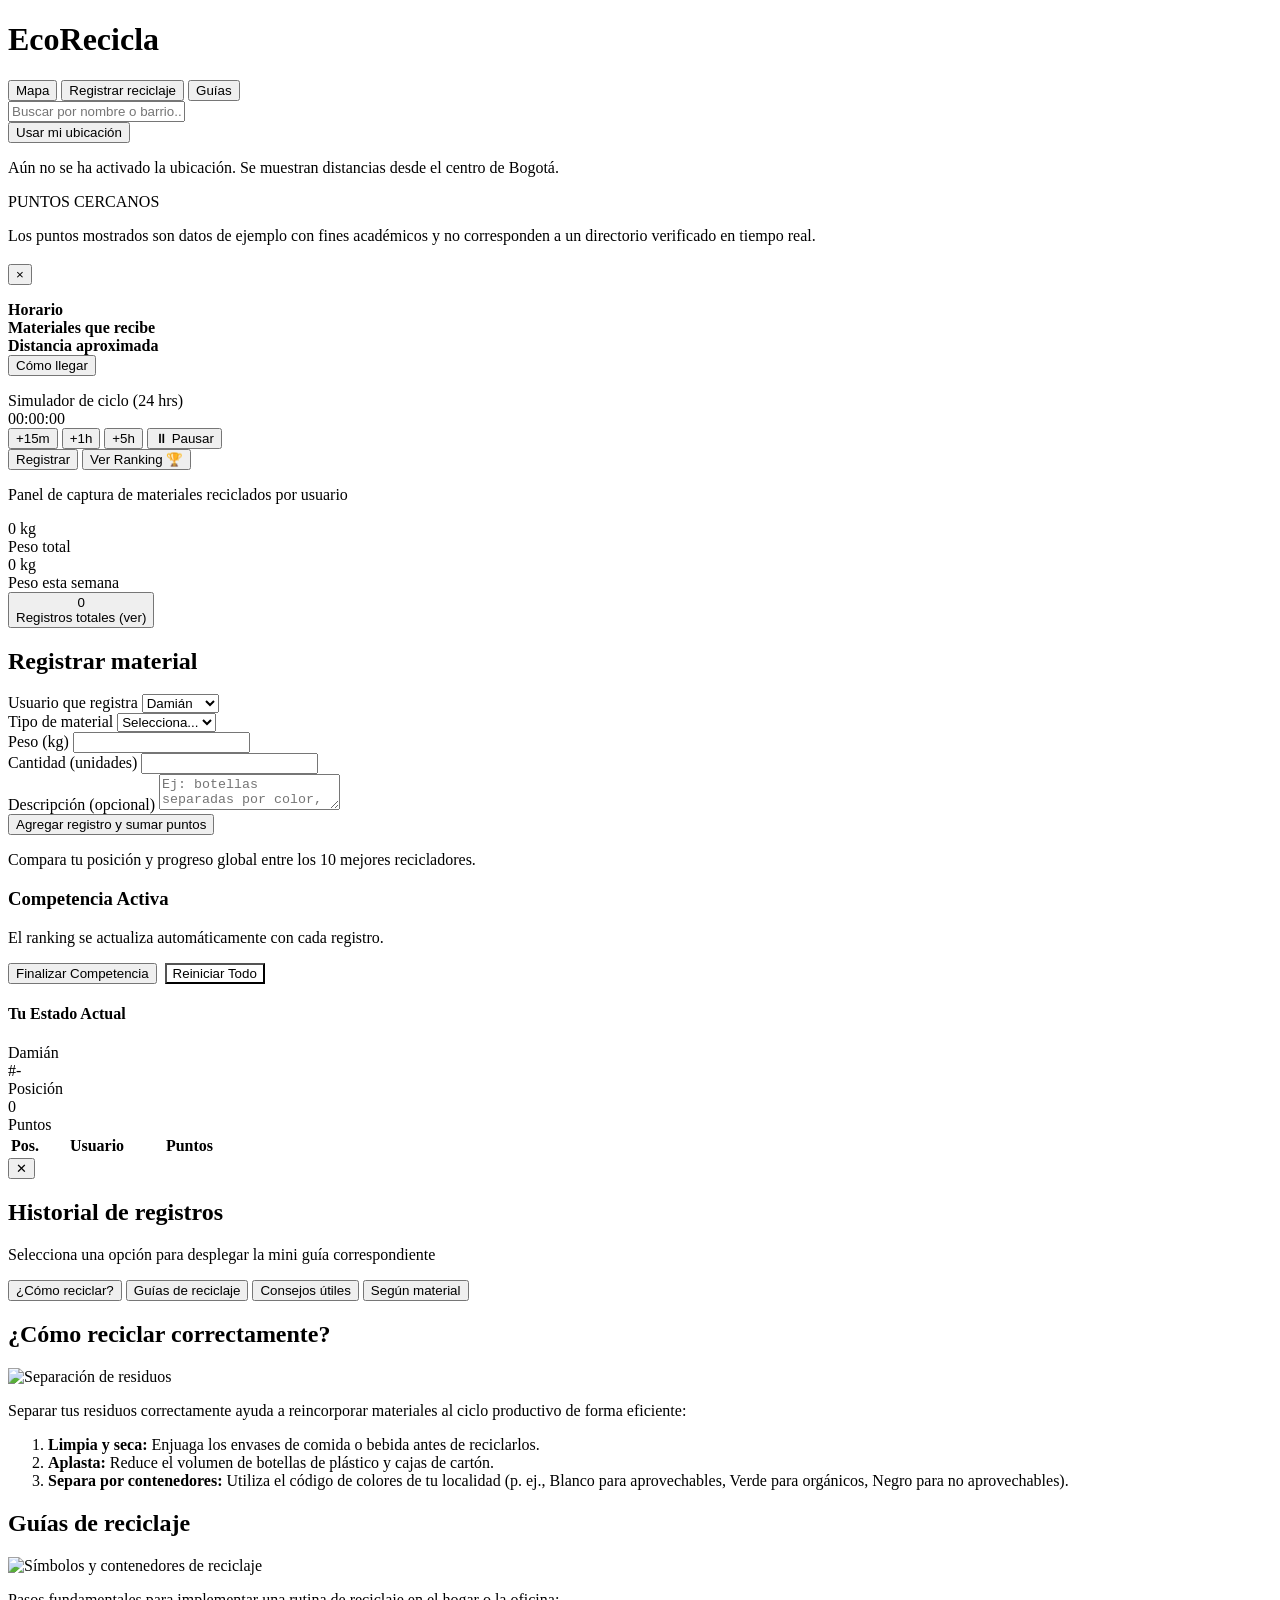
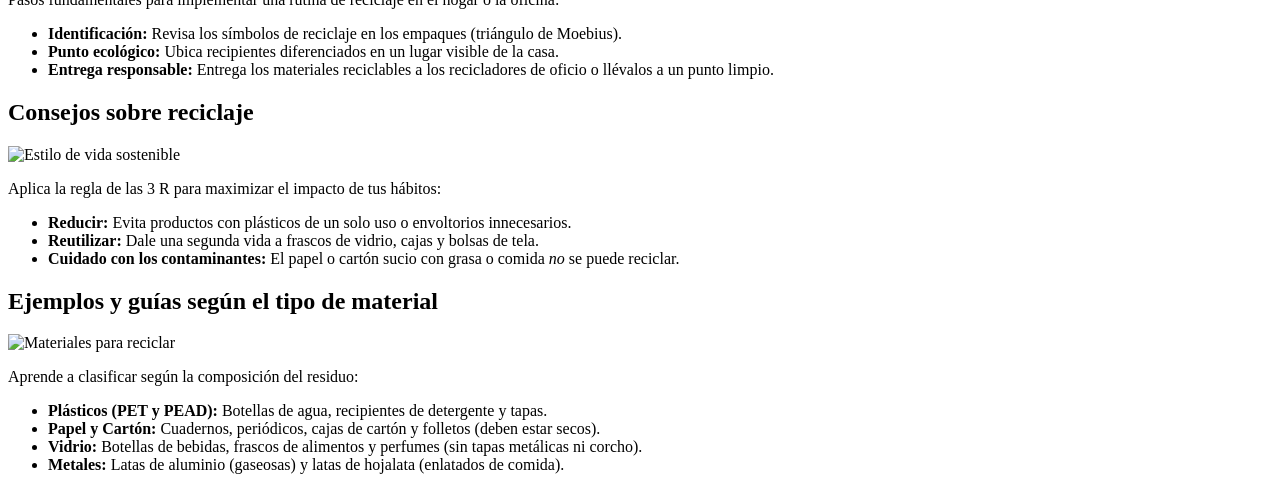
==== index.html @ 47465d71 "Index para visualizar" ====
<!DOCTYPE html>
<!-- ESTRUCTURA: este archivo solo contiene HTML. Estilos en css/styles.css y lógica en js/*.js -->
<html lang="es">
<head>
<meta charset="UTF-8" />
<meta name="viewport" content="width=device-width, initial-scale=1.0" />
<title>EcoRecicla — App</title>

<link rel="preconnect" href="https://fonts.googleapis.com">
<link href="https://fonts.googleapis.com/css2?family=Fraunces:opsz,wght@9..144,500;9..144,600;9..144,700&family=Work+Sans:wght@400;500;600&display=swap" rel="stylesheet">

<link rel="stylesheet" href="https://unpkg.com/leaflet@1.9.4/dist/leaflet.css" />
<link rel="stylesheet" href="https://unpkg.com/leaflet-routing-machine@3.2.12/dist/leaflet-routing-machine.css" />

<link rel="stylesheet" href="css/styles.css" />
</head>
<body>

<header class="topbar">
  <span class="brand-leaf"></span><h1>EcoRecicla</h1>
</header>

<nav class="main-nav">
  <button class="nav-btn" data-view="mapa">Mapa</button>
  <button class="nav-btn" data-view="registro">Registrar reciclaje</button>
  <button class="nav-btn active" data-view="guias">Guías</button>
</nav>

<div class="view-container">

  <!-- ======================= VISTA: MAPA ======================= -->
  <section id="view-mapa" class="app-view">
    <div class="layout">

      <aside class="sidebar">
        <div class="panel-block">
          <input type="text" id="search-input" class="search-input" placeholder="Buscar por nombre o barrio..." />
          <div class="filters" id="filter-chips"></div>
        </div>

        <div class="panel-block">
          <div class="locate-row">
            <button class="btn-locate" id="locate-btn">Usar mi ubicación</button>
          </div>
          <p id="location-status">Aún no se ha activado la ubicación. Se muestran distancias desde el centro de Bogotá.</p>
        </div>

        <div class="list-heading">
          <span>PUNTOS CERCANOS</span>
          <span id="list-count"></span>
        </div>
        <ul class="point-list" id="point-list"></ul>

        <p class="disclaimer">Los puntos mostrados son datos de ejemplo con fines académicos y no corresponden a un directorio verificado en tiempo real.</p>
      </aside>

      <main class="map-wrap">
        <div id="map"></div>

        <div id="detail-panel" class="hidden">
          <div class="detail-header">
            <h3 id="detail-name"></h3>
            <button class="close-detail" id="close-detail" aria-label="Cerrar">×</button>
          </div>
          <p id="detail-address"></p>
          <div class="detail-row">
            <strong>Horario</strong>
            <span id="detail-hours"></span>
          </div>
          <div class="detail-row">
            <strong>Materiales que recibe</strong>
            <div class="tag-row" id="detail-materials"></div>
          </div>
          <div class="detail-row">
            <strong>Distancia aproximada</strong>
            <span id="detail-distance"></span>
          </div>
          <button class="btn-route" id="route-btn">Cómo llegar</button>
          <p id="route-status"></p>
        </div>
      </main>

    </div>
  </section>

  <!-- ======================= VISTA: REGISTRO + RANKING ======================= -->
  <section id="view-registro" class="app-view">
    <div class="container">

      <!-- Reloj simulador de ciclo de 24 horas -->
      <div class="clock-card">
        <div>
          <div class="clock-label">Simulador de ciclo (24 hrs)</div>
          <div class="clock-display" id="clockDisplay">00:00:00</div>
        </div>
        <div class="clock-controls">
          <button class="btn-time" onclick="addTime(15)">+15m</button>
          <button class="btn-time" onclick="addTime(60)">+1h</button>
          <button class="btn-time" onclick="addTime(300)">+5h</button>
          <button class="btn-time" id="toggleClockBtn" onclick="toggleClock()">⏸ Pausar</button>
        </div>
      </div>

      <!-- Sub-pestañas: Registro / Ranking -->
      <nav class="subnav-tabs">
        <button class="tab-btn active" onclick="switchSubTab('registro')">Registrar</button>
        <button class="tab-btn" onclick="switchSubTab('ranking')">Ver Ranking 🏆</button>
      </nav>

      <!-- SUB-VISTA: Formulario de registro -->
      <section id="subview-registro" class="view-section active">
        <p class="subtitle">Panel de captura de materiales reciclados por usuario</p>

        <div class="stats">
          <div class="stat-card">
            <div class="stat-value" id="totalWeight">0 kg</div>
            <div class="stat-label">Peso total</div>
          </div>
          <div class="stat-card">
            <div class="stat-value" id="weeklyWeight">0 kg</div>
            <div class="stat-label">Peso esta semana</div>
          </div>
          <div class="stat-card">
            <button onclick="openModal()">
              <div class="stat-value" id="totalRecords">0</div>
              <div class="stat-label">Registros totales (ver)</div>
            </button>
          </div>
        </div>

        <form id="recycleForm">
          <h2>Registrar material</h2>

          <div class="field">
            <label for="usuario">Usuario que registra</label>
            <select id="usuario" required>
              <option value="Damián">Damián</option>
              <option value="Sofía">Sofía</option>
              <option value="Mateo">Mateo</option>
              <option value="Ana">Ana</option>
              <option value="Carlos">Carlos</option>
              <option value="Valentina">Valentina</option>
              <option value="Lucas">Lucas</option>
              <option value="Camila">Camila</option>
              <option value="Diego">Diego</option>
              <option value="Mariana">Mariana</option>
            </select>
          </div>

          <div class="field">
            <label for="material">Tipo de material</label>
            <select id="material" required>
              <option value="">Selecciona...</option>
              <option value="Plástico">Plástico</option>
              <option value="Vidrio">Vidrio</option>
              <option value="Papel">Papel</option>
              <option value="Metal">Metal</option>
            </select>
          </div>
          <div class="row">
            <div class="field">
              <label for="peso">Peso (kg)</label>
              <input type="number" id="peso" min="0" step="0.01" required>
            </div>
            <div class="field">
              <label for="cantidad">Cantidad (unidades)</label>
              <input type="number" id="cantidad" min="1" step="1" required>
            </div>
          </div>
          <div class="field">
            <label for="descripcion">Descripción <span class="optional-tag">(opcional)</span></label>
            <textarea id="descripcion" placeholder="Ej: botellas separadas por color, empaques de tienda, etc."></textarea>
          </div>
          <button type="submit" class="submit">Agregar registro y sumar puntos</button>
        </form>
      </section>

      <!-- SUB-VISTA: Ranking Top 10 -->
      <section id="subview-ranking" class="view-section">
        <p class="subtitle">Compara tu posición y progreso global entre los 10 mejores recicladores.</p>

        <div class="status-banner" id="statusBanner">
          <div class="status-info" id="statusInfo">
            <h3>Competencia Activa</h3>
            <p>El ranking se actualiza automáticamente con cada registro.</p>
          </div>
          <div style="display: flex; gap: 8px;">
            <button class="btn-action" id="finishBtn" onclick="finishRanking()">Finalizar Competencia</button>
            <button class="btn-action" style="background: var(--carbon-suave);" onclick="resetAllData()">Reiniciar Todo</button>
          </div>
        </div>

        <div class="my-status-card">
          <div>
            <h4>Tu Estado Actual</h4>
            <div class="user-name" id="myUserName">Damián</div>
          </div>
          <div class="my-status-metrics">
            <div>
              <div class="metric-val" id="myRankVal">#-</div>
              <div class="metric-lbl">Posición</div>
            </div>
            <div>
              <div class="metric-val" id="myPointsVal">0</div>
              <div class="metric-lbl">Puntos</div>
            </div>
          </div>
        </div>

        <div class="ranking-card">
          <table class="ranking-table">
            <thead>
              <tr>
                <th style="width: 15%;">Pos.</th>
                <th style="width: 55%;">Usuario</th>
                <th style="width: 30%; text-align: right;">Puntos</th>
              </tr>
            </thead>
            <tbody id="rankingBody"></tbody>
          </table>
        </div>
      </section>
    </div>

    <div class="modal-overlay" id="modalOverlay">
      <div class="modal">
        <button class="close-btn" onclick="closeModal()">✕</button>
        <h2>Historial de registros</h2>
        <div id="historyContent"></div>
      </div>
    </div>
  </section>

  <!-- ======================= VISTA: GUÍAS ======================= -->
  <section id="view-guias" class="app-view active">
    <div class="container">
      <p class="subtitle">Selecciona una opción para desplegar la mini guía correspondiente</p>

      <nav class="menu-container">
        <button class="btn-guide active" onclick="showGuide('guia1', this)">¿Cómo reciclar?</button>
        <button class="btn-guide" onclick="showGuide('guia2', this)">Guías de reciclaje</button>
        <button class="btn-guide" onclick="showGuide('guia3', this)">Consejos útiles</button>
        <button class="btn-guide" onclick="showGuide('guia4', this)">Según material</button>
      </nav>

      <main class="content-container">

        <article id="guia1" class="guide-card active">
          <h2>¿Cómo reciclar correctamente?</h2>
          <img src="https://images.unsplash.com/photo-1532996122724-e3c354a0b15b?auto=format&fit=crop&w=800&q=80" alt="Separación de residuos">
          <p>Separar tus residuos correctamente ayuda a reincorporar materiales al ciclo productivo de forma eficiente:</p>
          <ol>
            <li><strong>Limpia y seca:</strong> Enjuaga los envases de comida o bebida antes de reciclarlos.</li>
            <li><strong>Aplasta:</strong> Reduce el volumen de botellas de plástico y cajas de cartón.</li>
            <li><strong>Separa por contenedores:</strong> Utiliza el código de colores de tu localidad (p. ej., Blanco para aprovechables, Verde para orgánicos, Negro para no aprovechables).</li>
          </ol>
        </article>

        <article id="guia2" class="guide-card">
          <h2>Guías de reciclaje</h2>
          <img src="https://images.unsplash.com/photo-1595278069441-2cf29f8005a4?auto=format&fit=crop&w=800&q=80" alt="Símbolos y contenedores de reciclaje">
          <p>Pasos fundamentales para implementar una rutina de reciclaje en el hogar o la oficina:</p>
          <ul>
            <li><strong>Identificación:</strong> Revisa los símbolos de reciclaje en los empaques (triángulo de Moebius).</li>
            <li><strong>Punto ecológico:</strong> Ubica recipientes diferenciados en un lugar visible de la casa.</li>
            <li><strong>Entrega responsable:</strong> Entrega los materiales reciclables a los recicladores de oficio o llévalos a un punto limpio.</li>
          </ul>
        </article>

        <article id="guia3" class="guide-card">
          <h2>Consejos sobre reciclaje</h2>
          <img src="https://images.unsplash.com/photo-1542601906990-b4d3fb778b09?auto=format&fit=crop&w=800&q=80" alt="Estilo de vida sostenible">
          <p>Aplica la regla de las 3 R para maximizar el impacto de tus hábitos:</p>
          <ul>
            <li><strong>Reducir:</strong> Evita productos con plásticos de un solo uso o envoltorios innecesarios.</li>
            <li><strong>Reutilizar:</strong> Dale una segunda vida a frascos de vidrio, cajas y bolsas de tela.</li>
            <li><strong>Cuidado con los contaminantes:</strong> El papel o cartón sucio con grasa o comida <em>no</em> se puede reciclar.</li>
          </ul>
        </article>

        <article id="guia4" class="guide-card">
          <h2>Ejemplos y guías según el tipo de material</h2>
          <img src="https://images.unsplash.com/photo-1618477461853-cf6ed80faba5?auto=format&fit=crop&w=800&q=80" alt="Materiales para reciclar">
          <p>Aprende a clasificar según la composición del residuo:</p>
          <ul>
            <li><strong>Plásticos (PET y PEAD):</strong> Botellas de agua, recipientes de detergente y tapas.</li>
            <li><strong>Papel y Cartón:</strong> Cuadernos, periódicos, cajas de cartón y folletos (deben estar secos).</li>
            <li><strong>Vidrio:</strong> Botellas de bebidas, frascos de alimentos y perfumes (sin tapas metálicas ni corcho).</li>
            <li><strong>Metales:</strong> Latas de aluminio (gaseosas) y latas de hojalata (enlatados de comida).</li>
          </ul>
        </article>

      </main>
    </div>
  </section>

</div>

<script src="https://unpkg.com/leaflet@1.9.4/dist/leaflet.js"></script>
<script src="https://unpkg.com/leaflet-routing-machine@3.2.12/dist/leaflet-routing-machine.js"></script>

<!-- Orden importante: navigation -> guides -> registro -> mapa (las librerías Leaflet se cargan antes) -->
<script src="js/navigation.js"></script>

<script src="js/guides.js"></script>

<script src="js/registro.js"></script>

<script src="js/mapa.js"></script>

</body>
</html>
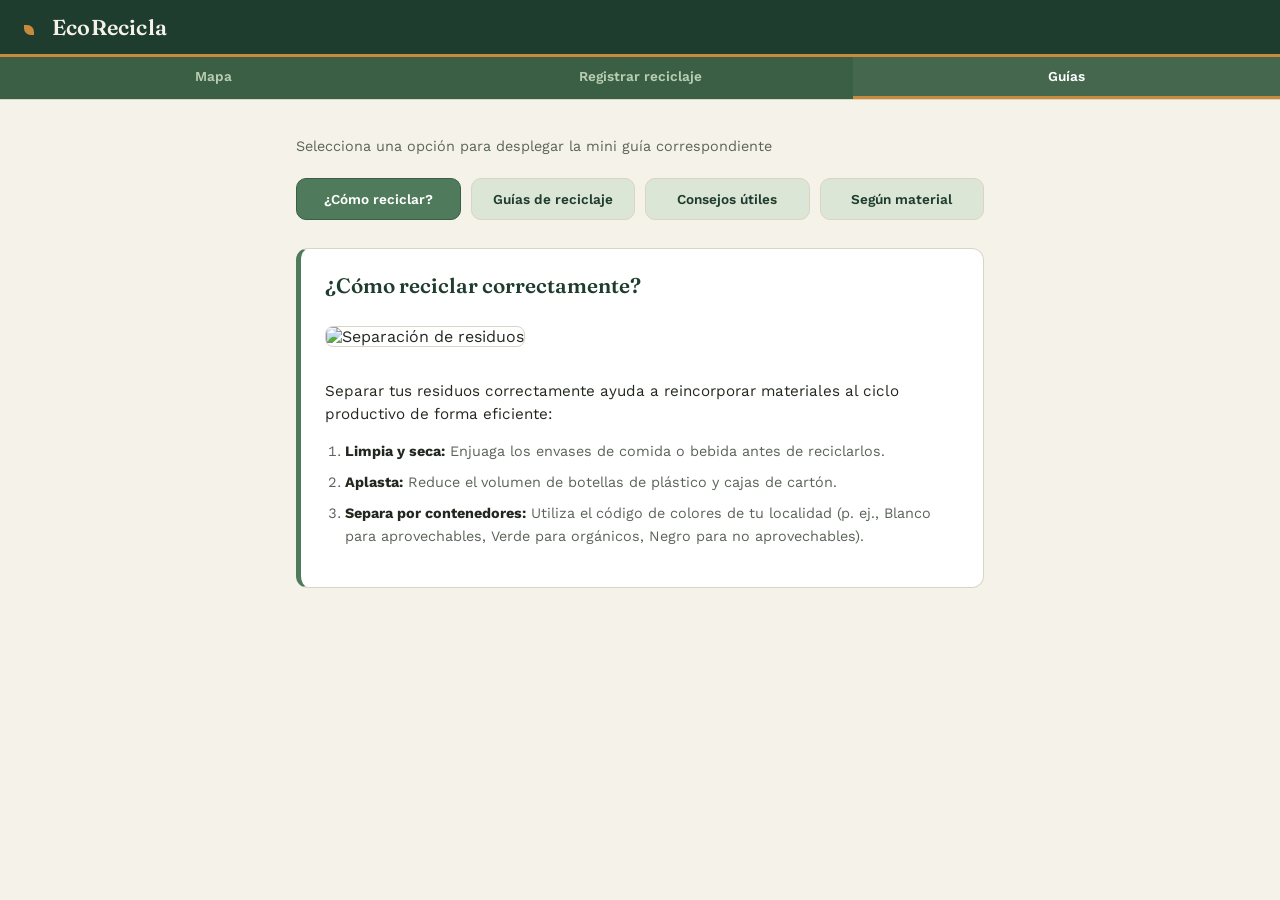
==== commit df1fd799: "Ajuste ramas" ====
--- a/index.html
+++ b/index.html
@@ -12,7 +12,7 @@
 <link rel="stylesheet" href="https://unpkg.com/leaflet@1.9.4/dist/leaflet.css" />
 <link rel="stylesheet" href="https://unpkg.com/leaflet-routing-machine@3.2.12/dist/leaflet-routing-machine.css" />
 
-<link rel="stylesheet" href="css/styles.css" />
+<link rel="stylesheet" href="/src/css/styles.css" />
 </head>
 <body>
 
@@ -300,13 +300,13 @@
 <script src="https://unpkg.com/leaflet-routing-machine@3.2.12/dist/leaflet-routing-machine.js"></script>
 
 <!-- Orden importante: navigation -> guides -> registro -> mapa (las librerías Leaflet se cargan antes) -->
-<script src="js/navigation.js"></script>
-
-<script src="js/guides.js"></script>
-
-<script src="js/registro.js"></script>
-
-<script src="js/mapa.js"></script>
+<script src="/src/js/navigation.js"></script>
+
+<script src="/src/js/guides.js"></script>
+
+<script src="/src/js/registro.js"></script>
+
+<script src="/src/js/mapa.js"></script>
 
 </body>
 </html>
--- a/src/css/styles.css
+++ b/src/css/styles.css
@@ -0,0 +1,632 @@
+/* ARCHIVO: styles.css — estilos de toda la aplicación. Secciones: Header, Navegación, Vistas, Guías, Registro, Ranking, Mapa, Responsive */
+
+:root{
+  --verde-profundo:#1F3D2E;
+  --verde-musgo:#4F7A5B;
+  --verde-musgo-oscuro:#3A5F45;
+  --verde-salvia:#DCE6D6;
+  --verde-salvia-fuerte:#B9CDB0;
+  --crema:#F5F2E9;
+  --ocre:#C98A3B;
+  --ocre-oscuro:#AD7530;
+  --carbon:#23281F;
+  --carbon-suave:#5B6459;
+  --blanco:#FFFFFF;
+  --borde:#DAD4C4;
+  --destacado:#FFF9E6;
+}
+
+*{ box-sizing:border-box; }
+
+html, body{
+  height:100%;
+  margin:0;
+}
+
+body{
+  display:flex;
+  flex-direction:column;
+  font-family:'Work Sans', sans-serif;
+  color:var(--carbon);
+  background:var(--crema);
+  overflow:hidden;
+}
+
+h1,h2,h3{
+  font-family:'Fraunces', serif;
+  margin:0;
+  font-weight:600;
+}
+
+/* ---------- Header ---------- */
+header.topbar{
+  background:var(--verde-profundo);
+  color:var(--crema);
+  padding:0.85rem 1.5rem;
+  display:flex;
+  align-items:baseline;
+  gap:0.75rem;
+  flex-shrink:0;
+  border-bottom:3px solid var(--ocre);
+}
+header.topbar h1{
+  font-size:1.35rem;
+  letter-spacing:0.01em;
+}
+header.topbar .brand-leaf{
+  display:inline-block;
+  width:0.6rem;
+  height:0.6rem;
+  background:var(--ocre);
+  border-radius:0 70% 0 70%;
+  margin-right:0.4rem;
+}
+header.topbar p{
+  margin:0;
+  font-size:0.85rem;
+  color:var(--verde-salvia-fuerte);
+}
+
+/* ---------- Navegación principal ---------- */
+nav.main-nav{
+  flex-shrink:0;
+  display:flex;
+  background:var(--verde-musgo-oscuro);
+  border-bottom:1px solid var(--borde);
+}
+nav.main-nav .nav-btn{
+  flex:1;
+  background:none;
+  border:none;
+  color:var(--verde-salvia-fuerte);
+  font-family:'Work Sans', sans-serif;
+  font-size:0.85rem;
+  font-weight:600;
+  padding:0.7rem 0.5rem;
+  cursor:pointer;
+  border-bottom:3px solid transparent;
+  transition:all 0.15s ease;
+}
+nav.main-nav .nav-btn:hover{
+  background:rgba(255,255,255,0.06);
+  color:var(--crema);
+}
+nav.main-nav .nav-btn.active{
+  color:var(--blanco);
+  border-bottom-color:var(--ocre);
+  background:rgba(255,255,255,0.05);
+}
+
+/* ---------- Vistas ---------- */
+.view-container{
+  flex:1;
+  min-height:0;
+  position:relative;
+}
+.app-view{
+  display:none;
+  height:100%;
+  overflow-y:auto;
+}
+.app-view.active{
+  display:block;
+}
+#view-mapa.app-view.active{
+  display:flex;
+  flex-direction:column;
+  overflow:hidden;
+}
+
+/* ---------- Contenedor compartido (Registro / Guías) ---------- */
+.container{
+  max-width:720px;
+  margin:0 auto;
+  padding:24px 16px 60px;
+}
+.subtitle{
+  color:var(--carbon-suave);
+  margin-bottom:24px;
+  font-size:0.9rem;
+}
+
+/* ---------- Guías ---------- */
+.menu-container{
+  display:grid;
+  grid-template-columns:repeat(auto-fit, minmax(150px, 1fr));
+  gap:10px;
+  margin-bottom:28px;
+}
+.btn-guide{
+  background:var(--verde-salvia);
+  color:var(--verde-profundo);
+  border:1px solid var(--borde);
+  border-radius:10px;
+  padding:12px 10px;
+  font-family:'Work Sans', sans-serif;
+  font-size:0.85rem;
+  font-weight:600;
+  cursor:pointer;
+  transition:all 0.2s ease;
+  text-align:center;
+}
+.btn-guide:hover{ background:var(--verde-salvia-fuerte); }
+.btn-guide.active{
+  background:var(--verde-musgo);
+  color:var(--blanco);
+  border-color:var(--verde-musgo-oscuro);
+}
+.content-container{
+  background:var(--blanco);
+  border:1px solid var(--borde);
+  border-left:5px solid var(--verde-musgo);
+  border-radius:12px;
+  padding:24px;
+  margin-bottom:24px;
+}
+.guide-card{ display:none; animation:fadeIn 0.3s ease-in-out; }
+.guide-card.active{ display:block; }
+.guide-card h2{ font-size:1.3rem; color:var(--verde-profundo); margin-bottom:16px; }
+.guide-card img{
+  width:100%;
+  max-height:280px;
+  object-fit:cover;
+  border-radius:8px;
+  margin:12px 0 18px;
+  border:1px solid var(--borde);
+}
+.guide-card p{ font-size:0.95rem; line-height:1.5; color:var(--carbon); margin-bottom:14px; }
+ul, ol{ line-height:1.6; padding-left:20px; font-size:0.9rem; color:var(--carbon-suave); }
+li{ margin-bottom:8px; }
+li strong{ color:var(--carbon); }
+@keyframes fadeIn{
+  from{ opacity:0; transform:translateY(6px); }
+  to{ opacity:1; transform:translateY(0); }
+}
+
+/* ---------- Registro ---------- */
+.stats{
+  display:grid;
+  grid-template-columns:repeat(3,1fr);
+  gap:12px;
+  margin-bottom:28px;
+}
+.stat-card{
+  background:var(--verde-salvia);
+  border:1px solid var(--borde);
+  border-radius:10px;
+  padding:14px 10px;
+  text-align:center;
+}
+.stat-card button{
+  all:unset;
+  cursor:pointer;
+  display:block;
+  width:100%;
+  font-family:inherit;
+}
+.stat-value{
+  font-family:'Fraunces', serif;
+  font-size:1.4rem;
+  font-weight:700;
+  color:var(--verde-musgo-oscuro);
+}
+.stat-label{ font-size:0.72rem; color:var(--carbon-suave); margin-top:4px; }
+
+form{
+  background:var(--blanco);
+  border:1px solid var(--borde);
+  border-left:5px solid var(--verde-musgo);
+  border-radius:12px;
+  padding:20px;
+  margin-bottom:24px;
+}
+form h2{ font-size:1.1rem; color:var(--verde-profundo); margin-bottom:14px; }
+label{ display:block; font-size:0.78rem; margin-bottom:4px; color:var(--carbon-suave); }
+.field{ margin-bottom:14px; }
+select, input, textarea{
+  width:100%;
+  padding:8px 10px;
+  border-radius:8px;
+  border:1px solid var(--borde);
+  background:var(--crema);
+  color:var(--carbon);
+  font-size:0.9rem;
+  font-family:'Work Sans', sans-serif;
+}
+textarea{ resize:vertical; min-height:60px; }
+select:focus, input:focus, textarea:focus{
+  outline:2px solid var(--verde-musgo);
+  outline-offset:1px;
+}
+.row{ display:flex; gap:12px; }
+.row .field{ flex:1; }
+.optional-tag{
+  font-size:0.68rem;
+  color:var(--ocre-oscuro);
+  font-weight:500;
+  margin-left:4px;
+}
+button.submit{
+  background:var(--ocre);
+  color:var(--blanco);
+  border:none;
+  padding:10px 16px;
+  border-radius:8px;
+  font-size:0.9rem;
+  font-family:'Work Sans', sans-serif;
+  font-weight:500;
+  cursor:pointer;
+  width:100%;
+}
+button.submit:hover{ background:var(--ocre-oscuro); }
+
+/* Sub-pestañas Registro / Ranking */
+.subnav-tabs{ display:flex; gap:8px; margin-bottom:20px; }
+.tab-btn{
+  background:var(--verde-salvia);
+  color:var(--verde-profundo);
+  border:1px solid var(--borde);
+  padding:8px 14px;
+  border-radius:6px;
+  font-family:'Work Sans', sans-serif;
+  font-size:0.85rem;
+  cursor:pointer;
+  transition:background 0.2s;
+}
+.tab-btn:hover{ background:var(--verde-salvia-fuerte); }
+.tab-btn.active{
+  background:var(--ocre);
+  color:var(--blanco);
+  border-color:var(--ocre);
+  font-weight:600;
+}
+.view-section{ display:none; }
+.view-section.active{ display:block; }
+
+/* Reloj simulador de ciclo */
+.clock-card{
+  background:var(--verde-profundo);
+  color:var(--crema);
+  border-radius:12px;
+  padding:16px 20px;
+  margin-bottom:20px;
+  display:flex;
+  justify-content:space-between;
+  align-items:center;
+  box-shadow:0 4px 12px rgba(31,61,46,0.15);
+  border-left:5px solid var(--ocre);
+  flex-wrap:wrap;
+  gap:10px;
+}
+.clock-display{
+  font-family:'Fraunces', serif;
+  font-size:1.8rem;
+  font-weight:700;
+  color:var(--ocre);
+  letter-spacing:1px;
+}
+.clock-label{
+  font-size:0.75rem;
+  color:var(--verde-salvia-fuerte);
+  text-transform:uppercase;
+}
+.clock-controls{ display:flex; gap:6px; flex-wrap:wrap; }
+.btn-time{
+  background:rgba(255,255,255,0.15);
+  color:var(--crema);
+  border:1px solid rgba(255,255,255,0.3);
+  padding:6px 10px;
+  border-radius:6px;
+  font-size:0.75rem;
+  cursor:pointer;
+  font-family:inherit;
+}
+.btn-time:hover{ background:rgba(255,255,255,0.3); }
+
+/* Banner de estado del ranking */
+.status-banner{
+  background:var(--verde-salvia);
+  border:1px solid var(--verde-salvia-fuerte);
+  border-radius:12px;
+  padding:16px;
+  margin-bottom:20px;
+  display:flex;
+  justify-content:space-between;
+  align-items:center;
+  flex-wrap:wrap;
+  gap:10px;
+}
+.status-banner.finished{ background:var(--destacado); border-color:var(--ocre); }
+.status-info h3{ color:var(--verde-profundo); font-size:1.1rem; }
+.status-info p{ margin:4px 0 0; font-size:0.85rem; color:var(--carbon-suave); }
+.btn-action{
+  background:var(--ocre);
+  color:var(--blanco);
+  border:none;
+  padding:8px 14px;
+  border-radius:8px;
+  font-family:'Work Sans', sans-serif;
+  font-size:0.85rem;
+  font-weight:500;
+  cursor:pointer;
+}
+.btn-action:hover{ background:var(--ocre-oscuro); }
+
+/* Tarjeta "mi estado" */
+.my-status-card{
+  background:var(--verde-profundo);
+  color:var(--crema);
+  border-radius:12px;
+  padding:16px 20px;
+  margin-bottom:20px;
+  display:flex;
+  justify-content:space-between;
+  align-items:center;
+  box-shadow:0 4px 12px rgba(31,61,46,0.15);
+  flex-wrap:wrap;
+  gap:10px;
+}
+.my-status-card h4{
+  margin:0;
+  font-size:0.8rem;
+  color:var(--verde-salvia-fuerte);
+  text-transform:uppercase;
+  letter-spacing:0.05em;
+}
+.my-status-card .user-name{ font-family:'Fraunces', serif; font-size:1.25rem; margin-top:2px; }
+.my-status-metrics{ display:flex; gap:20px; text-align:right; }
+.metric-val{ font-family:'Fraunces', serif; font-size:1.3rem; font-weight:700; color:var(--ocre); }
+.metric-lbl{ font-size:0.7rem; color:var(--verde-salvia-fuerte); }
+
+/* Tabla de ranking */
+.ranking-card{
+  background:var(--blanco);
+  border:1px solid var(--borde);
+  border-radius:12px;
+  overflow:hidden;
+  box-shadow:0 2px 8px rgba(0,0,0,0.03);
+}
+table.ranking-table{ width:100%; border-collapse:collapse; font-size:0.9rem; }
+table.ranking-table th{
+  background:var(--verde-musgo-oscuro);
+  color:var(--crema);
+  padding:12px 16px;
+  text-align:left;
+  font-weight:600;
+}
+table.ranking-table td{ padding:12px 16px; border-bottom:1px solid var(--borde); }
+table.ranking-table tr:last-child td{ border-bottom:none; }
+table.ranking-table tr.current-user{ background-color:var(--destacado); font-weight:600; }
+table.ranking-table tr.current-user td{ border-top:2px solid var(--ocre); border-bottom:2px solid var(--ocre); }
+.badge-you{
+  background:var(--ocre);
+  color:var(--blanco);
+  font-size:0.7rem;
+  padding:2px 6px;
+  border-radius:4px;
+  margin-left:6px;
+  text-transform:uppercase;
+}
+.rank-num{ font-family:'Fraunces', serif; font-weight:700; font-size:1.05rem; color:var(--verde-musgo-oscuro); }
+.points-badge{ font-family:'Fraunces', serif; font-size:1.05rem; font-weight:700; color:var(--verde-profundo); }
+
+.modal-overlay{
+  display:none;
+  position:fixed;
+  inset:0;
+  background:rgba(31,61,46,0.45);
+  align-items:center;
+  justify-content:center;
+  padding:16px;
+  z-index:1000;
+}
+.modal-overlay.open{ display:flex; }
+.modal{
+  background:var(--blanco);
+  border-radius:12px;
+  max-width:520px;
+  width:100%;
+  max-height:80vh;
+  overflow-y:auto;
+  padding:20px;
+  border:1px solid var(--borde);
+  border-top:4px solid var(--verde-profundo);
+}
+.modal h2{ font-size:1.1rem; color:var(--verde-profundo); }
+.close-btn{
+  float:right;
+  cursor:pointer;
+  background:none;
+  border:none;
+  font-size:1.1rem;
+  font-family:inherit;
+  color:var(--carbon-suave);
+}
+table{ width:100%; border-collapse:collapse; font-size:0.85rem; margin-top:12px; }
+th{
+  text-align:left;
+  padding:6px 4px;
+  border-bottom:2px solid var(--verde-musgo);
+  color:var(--verde-profundo);
+  font-family:'Work Sans', sans-serif;
+  font-weight:600;
+}
+td{ text-align:left; padding:6px 4px; border-bottom:1px solid var(--borde); vertical-align:top; }
+.empty-msg{ color:var(--carbon-suave); font-size:0.85rem; text-align:center; margin-top:16px; }
+
+/* ---------- Mapa ---------- */
+.layout{
+  flex:1;
+  display:flex;
+  min-height:0;
+}
+aside.sidebar{
+  width:340px;
+  min-width:340px;
+  background:var(--blanco);
+  border-right:1px solid var(--borde);
+  display:flex;
+  flex-direction:column;
+  min-height:0;
+}
+.panel-block{ padding:0.9rem 1rem; border-bottom:1px solid var(--borde); }
+.search-input{
+  width:100%;
+  padding:0.55rem 0.7rem;
+  border:1px solid var(--borde);
+  border-radius:8px;
+  font-family:'Work Sans', sans-serif;
+  font-size:0.9rem;
+  background:var(--crema);
+}
+.search-input:focus{ outline:2px solid var(--verde-musgo); outline-offset:1px; }
+.filters{ display:flex; flex-wrap:wrap; gap:0.35rem; margin-top:0.65rem; }
+.chip{
+  border:1px solid var(--verde-musgo);
+  color:var(--verde-musgo-oscuro);
+  background:var(--blanco);
+  border-radius:999px;
+  padding:0.28rem 0.65rem;
+  font-size:0.75rem;
+  cursor:pointer;
+  font-family:'Work Sans', sans-serif;
+  transition:background 0.15s ease, color 0.15s ease;
+}
+.chip.active{ background:var(--verde-musgo); color:var(--blanco); }
+.chip:focus-visible{ outline:2px solid var(--ocre); outline-offset:2px; }
+.locate-row{ display:flex; align-items:center; gap:0.6rem; }
+.btn-locate{
+  background:var(--verde-profundo);
+  color:var(--crema);
+  border:none;
+  border-radius:8px;
+  padding:0.55rem 0.8rem;
+  font-family:'Work Sans', sans-serif;
+  font-size:0.85rem;
+  font-weight:500;
+  cursor:pointer;
+  flex-shrink:0;
+}
+.btn-locate:hover{ background:#16301F; }
+.btn-locate:focus-visible{ outline:2px solid var(--ocre); outline-offset:2px; }
+#location-status{ font-size:0.78rem; color:var(--carbon-suave); line-height:1.3; }
+.list-heading{
+  padding:0.7rem 1rem 0.4rem;
+  font-size:0.75rem;
+  color:var(--carbon-suave);
+  display:flex;
+  justify-content:space-between;
+}
+ul.point-list{ list-style:none; margin:0; padding:0; overflow-y:auto; flex:1; min-height:0; }
+.point-item{ padding:0.75rem 1rem; border-bottom:1px solid var(--borde); cursor:pointer; transition:background 0.15s ease; }
+.point-item:hover{ background:var(--verde-salvia); }
+.point-item.selected{
+  background:var(--verde-salvia-fuerte);
+  border-left:4px solid var(--ocre);
+  padding-left:calc(1rem - 4px);
+}
+.point-item h3{ font-size:0.95rem; color:var(--verde-profundo); }
+.point-item .meta-row{ display:flex; justify-content:space-between; align-items:baseline; margin-top:0.15rem; }
+.point-item .address{ font-size:0.78rem; color:var(--carbon-suave); margin:0.2rem 0 0.35rem; }
+.point-item .distance{ font-size:0.75rem; color:var(--ocre-oscuro); font-weight:500; white-space:nowrap; }
+.tag-row{ display:flex; flex-wrap:wrap; gap:0.3rem; }
+.tag{ font-size:0.68rem; background:var(--verde-salvia); color:var(--verde-musgo-oscuro); border-radius:5px; padding:0.12rem 0.4rem; }
+.empty-state{ padding:1.2rem 1rem; color:var(--carbon-suave); font-size:0.85rem; }
+
+main.map-wrap{ flex:1; position:relative; min-width:0; }
+#map{ width:100%; height:100%; }
+
+.leaflet-div-icon.point-marker{
+  background:var(--verde-musgo);
+  border:2px solid var(--blanco);
+  border-radius:50% 50% 50% 0;
+  transform:rotate(-45deg);
+  box-shadow:0 1px 3px rgba(0,0,0,0.35);
+}
+.leaflet-div-icon.point-marker.selected-marker{
+  background:var(--ocre);
+  width:26px !important;
+  height:26px !important;
+  margin-left:-13px !important;
+  margin-top:-24px !important;
+}
+.leaflet-div-icon.user-marker{
+  background:#2E6DB4;
+  border:3px solid var(--blanco);
+  border-radius:50%;
+  box-shadow:0 0 0 5px rgba(46,109,180,0.25);
+}
+
+#detail-panel{
+  position:absolute;
+  bottom:1rem;
+  left:1rem;
+  width:320px;
+  max-width:calc(100% - 2rem);
+  background:var(--blanco);
+  border-radius:12px;
+  border-left:5px solid var(--verde-musgo);
+  box-shadow:0 8px 24px rgba(31,61,46,0.22);
+  padding:1rem 1.1rem;
+  z-index:500;
+  max-height:min(60vh, 420px);
+  overflow-y:auto;
+}
+#detail-panel.hidden{ display:none; }
+.detail-header{ display:flex; justify-content:space-between; align-items:flex-start; gap:0.5rem; }
+.close-detail{
+  background:none; border:none; font-size:1.1rem; line-height:1;
+  color:var(--carbon-suave); cursor:pointer; padding:0.15rem 0.3rem;
+}
+.close-detail:hover{ color:var(--carbon); }
+#detail-address{ font-size:0.85rem; color:var(--carbon-suave); margin:0.3rem 0 0.7rem; }
+.detail-row{ margin-bottom:0.6rem; font-size:0.85rem; }
+.detail-row strong{
+  display:block; font-size:0.72rem; color:var(--verde-musgo-oscuro);
+  margin-bottom:0.2rem; font-weight:600;
+}
+.btn-route{
+  width:100%;
+  background:var(--ocre);
+  color:var(--blanco);
+  border:none;
+  border-radius:8px;
+  padding:0.6rem 0.8rem;
+  font-family:'Work Sans', sans-serif;
+  font-size:0.88rem;
+  font-weight:500;
+  cursor:pointer;
+  margin-top:0.3rem;
+}
+.btn-route:hover{ background:var(--ocre-oscuro); }
+.btn-route:disabled{ background:#C9BBA3; cursor:not-allowed; }
+.btn-route:focus-visible{ outline:2px solid var(--verde-profundo); outline-offset:2px; }
+#route-status{ font-size:0.75rem; color:var(--carbon-suave); margin-top:0.4rem; }
+.disclaimer{
+  padding:0.55rem 1rem;
+  font-size:0.68rem;
+  color:var(--carbon-suave);
+  border-top:1px solid var(--borde);
+  background:var(--crema);
+}
+.leaflet-routing-container{ display:none; }
+
+/* ---------- Responsive ---------- */
+@media (max-width: 760px){
+  .layout{ flex-direction:column; }
+  aside.sidebar{
+    width:100%;
+    min-width:0;
+    height:42vh;
+    border-right:none;
+    border-bottom:1px solid var(--borde);
+  }
+  main.map-wrap{ height:58vh; }
+  #detail-panel{
+    left:0.6rem;
+    right:0.6rem;
+    width:auto;
+    bottom:0.6rem;
+  }
+  nav.main-nav .nav-btn{ font-size:0.78rem; padding:0.65rem 0.3rem; }
+}
